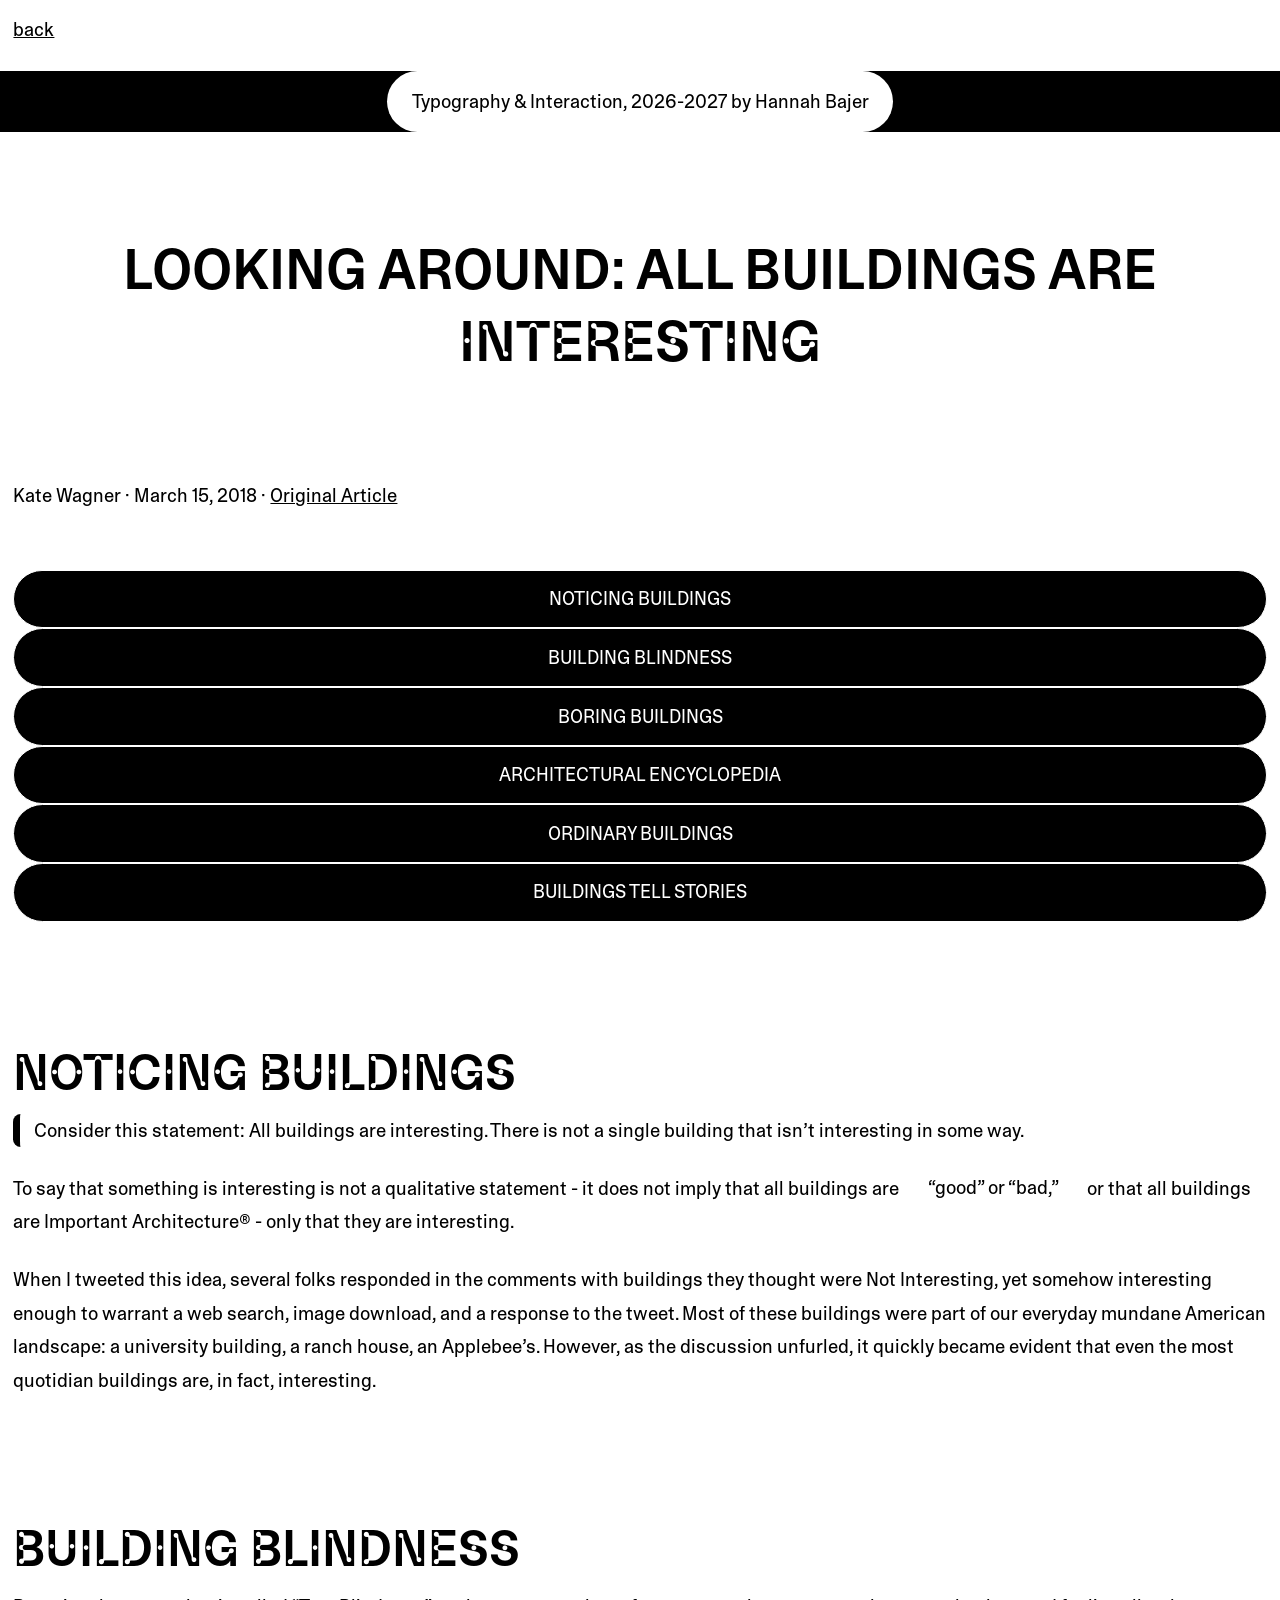
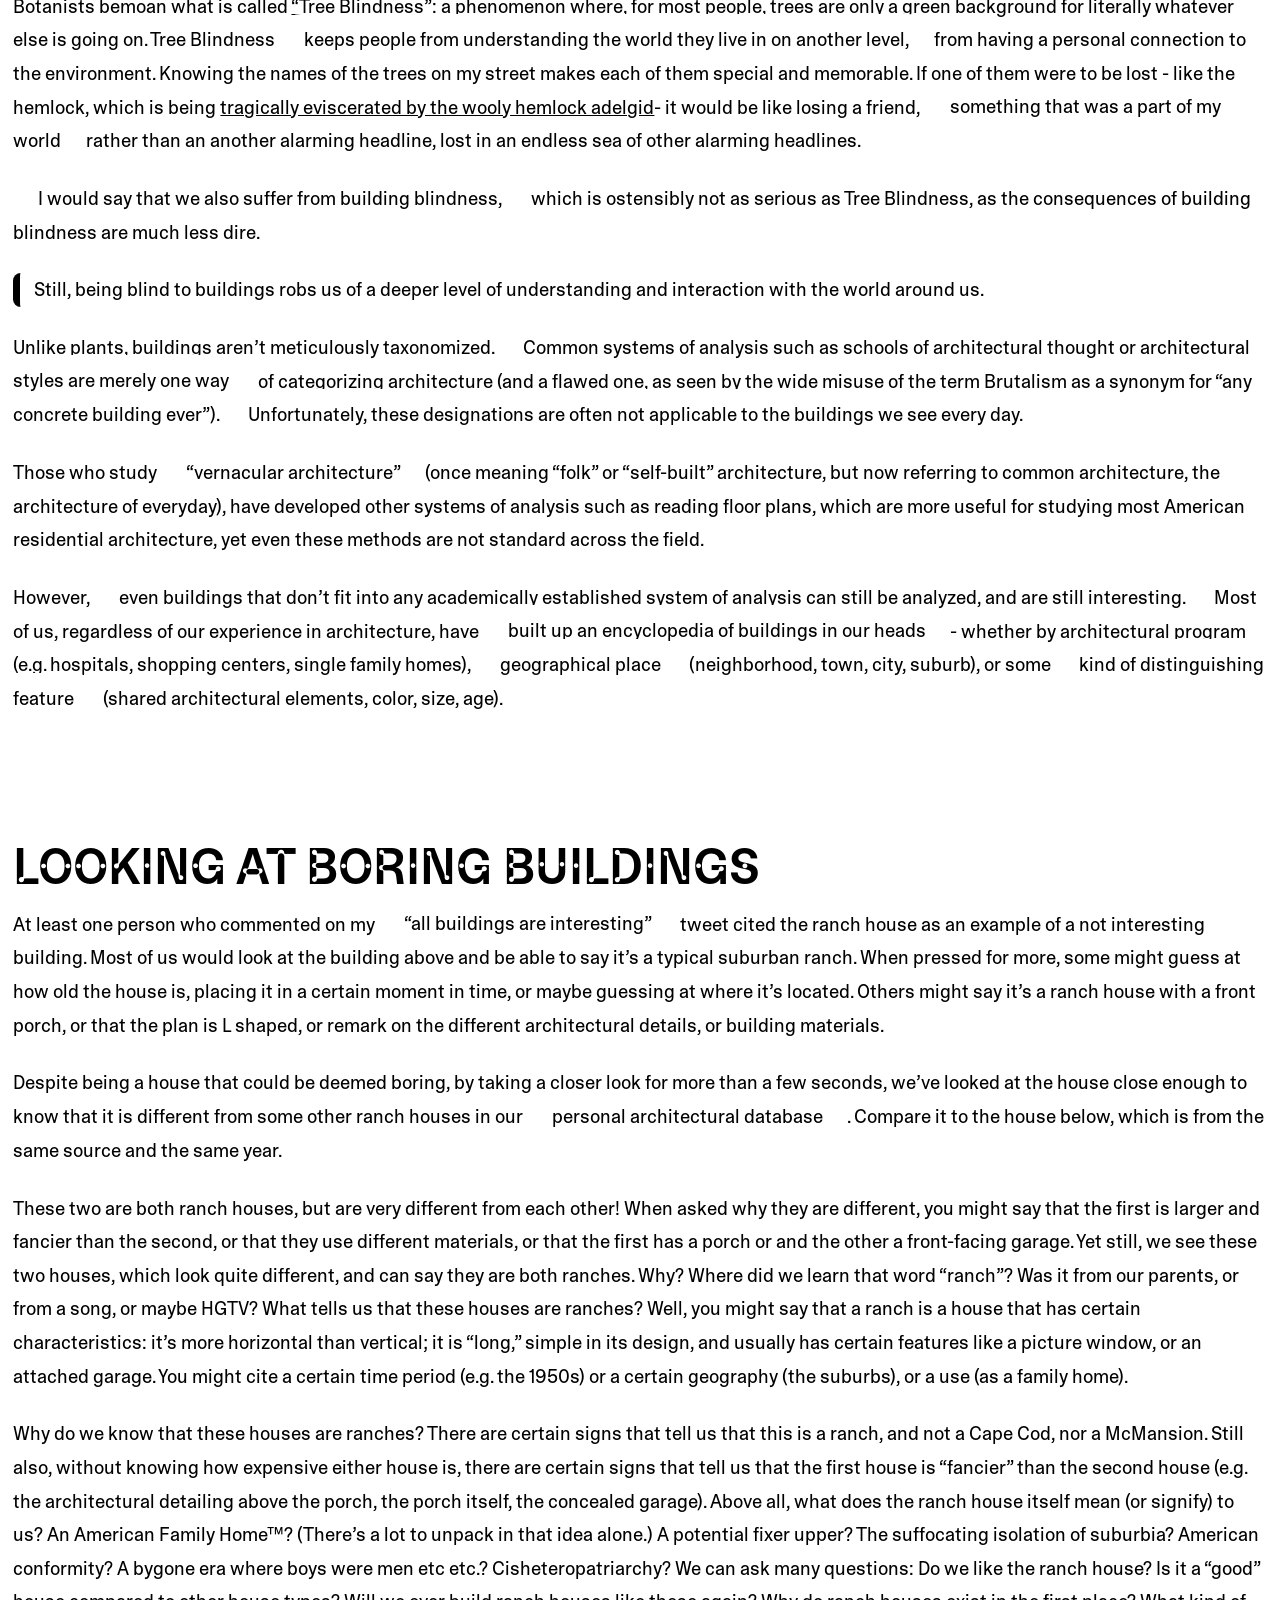
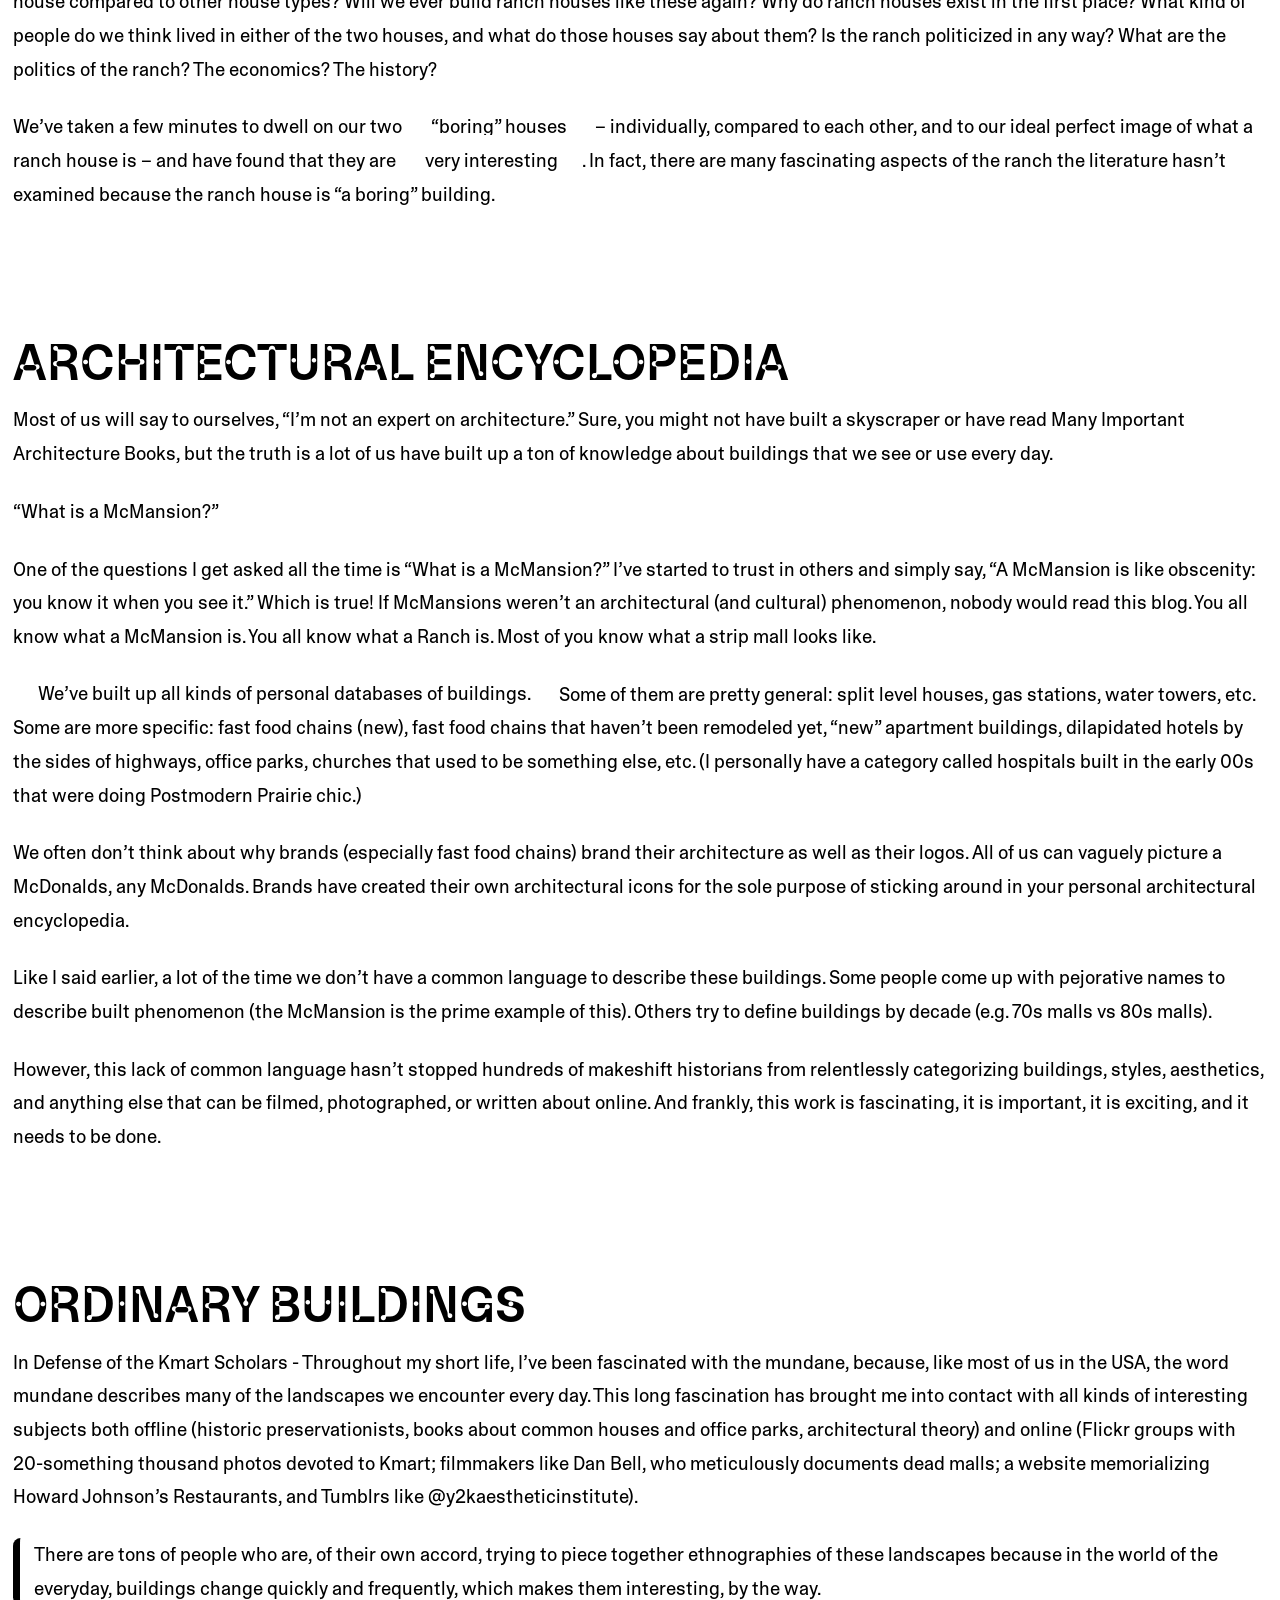
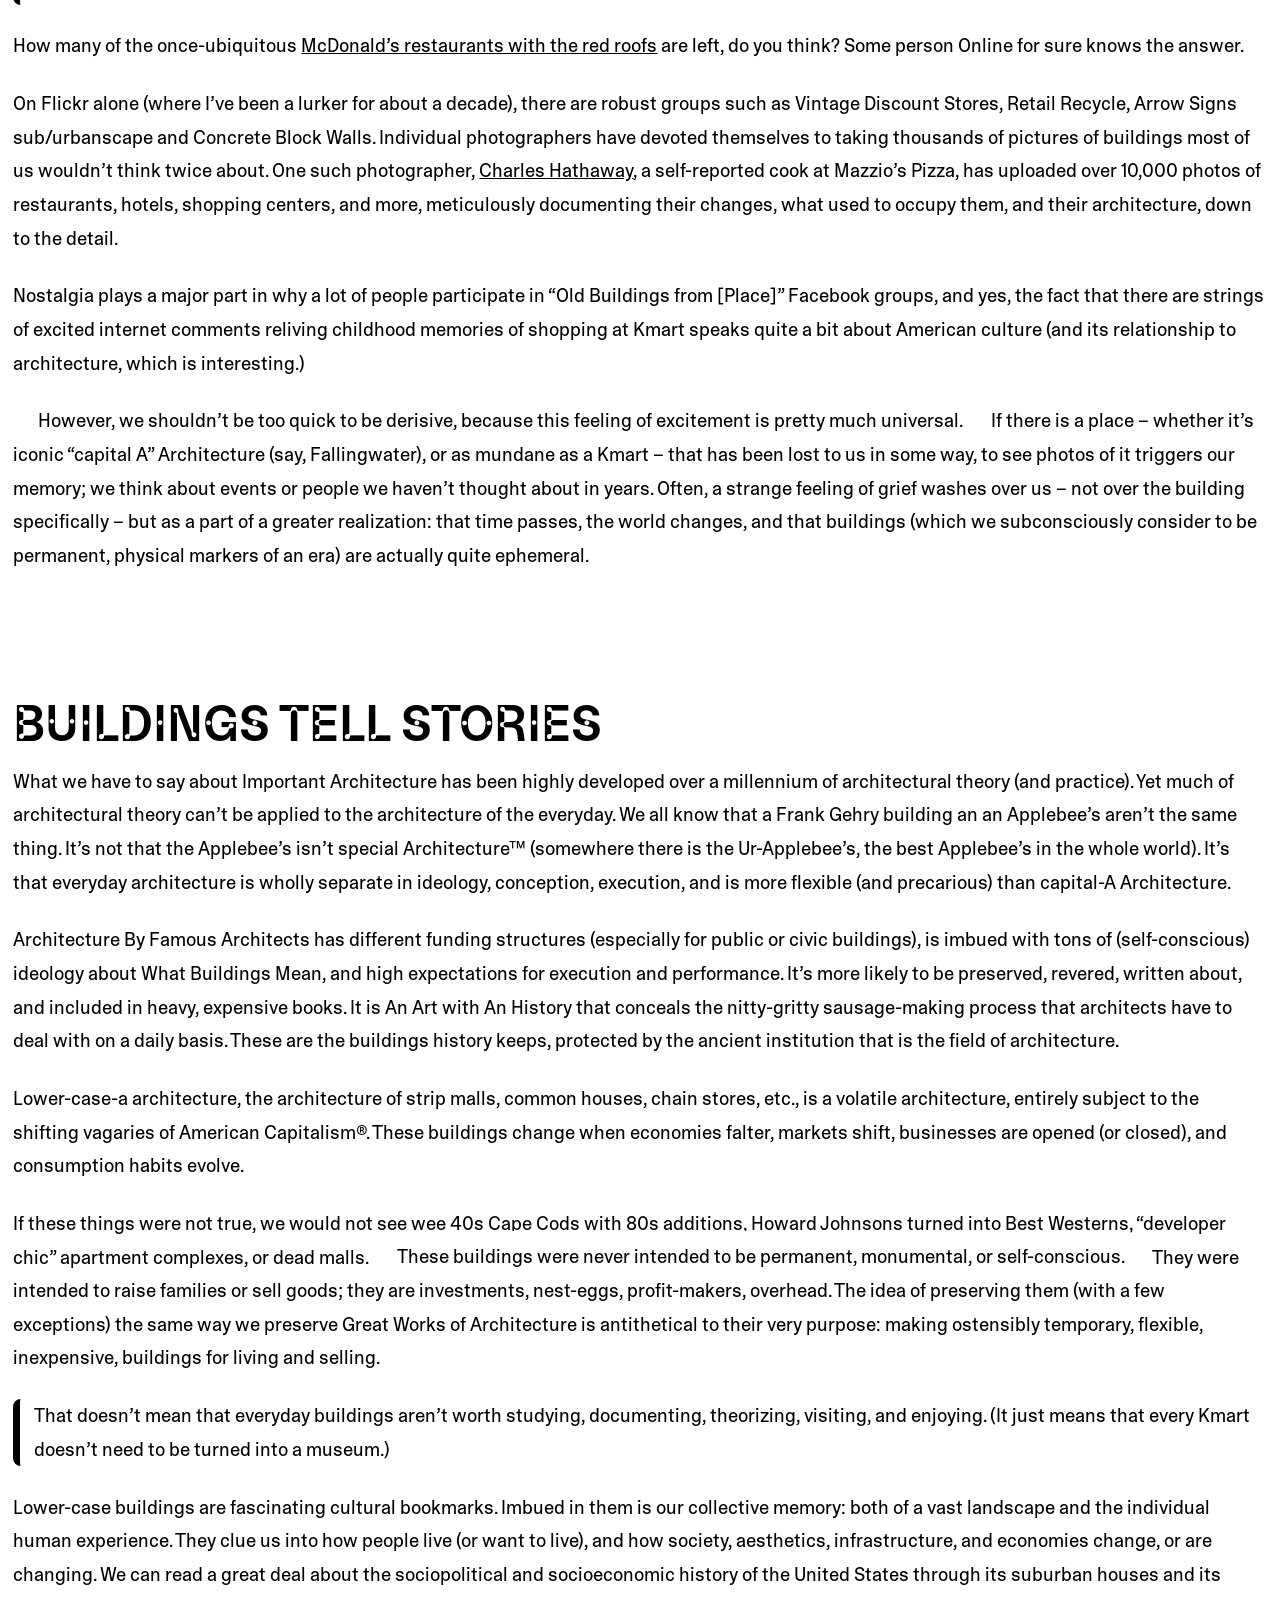
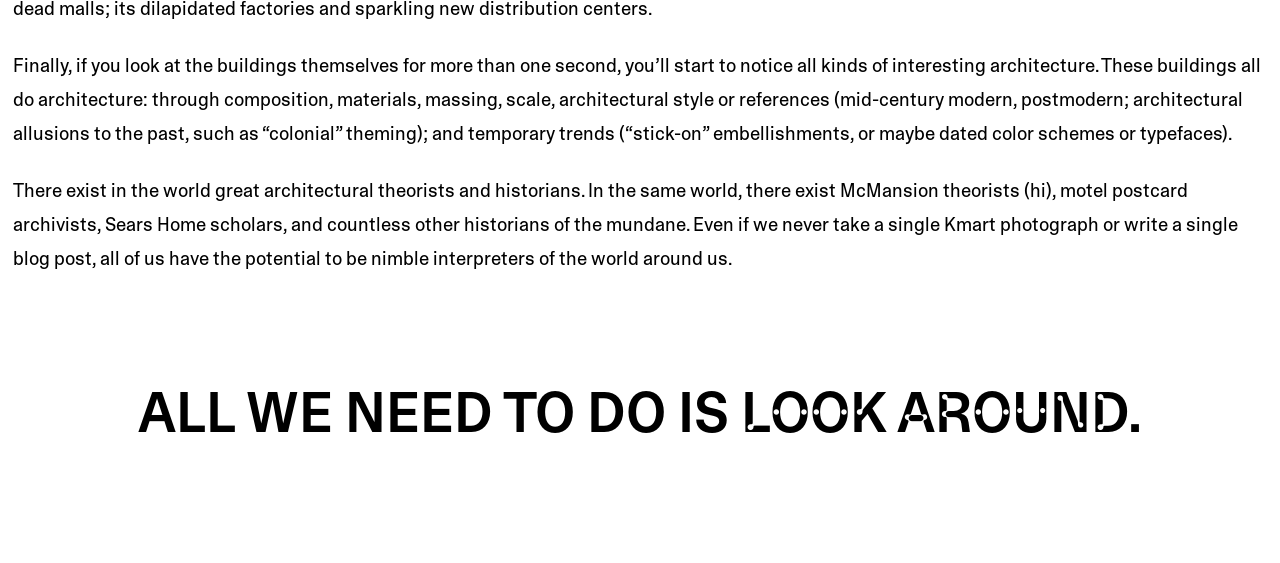
==== article-buildings/index.html @ a9f14d13 "base D1 for D2 D3" ====
<!doctype html>
<html>
	<head>
		<title>buildings</title>
		<meta name="viewport" content="width=device-width, initial-scale=1">
		<!-- <link href="../styles/reset.css" rel="stylesheet">
		<link href="../styles/common.css" rel="stylesheet">
		<link href="style.css" rel="stylesheet"> -->
		<style>
			@import '../styles/reset.css' layer(reset);
			@import '../styles/common.css' layer(common);
			@import 'style.css' layer(page);
		</style>
	</head>

	<body>
		<header>
			<a href="../index.html">back</a>
			<hgroup>
				<div>
				<p>Typography & Interaction, 2026-2027 by Hannah Bajer</p></div>
				<h1>Looking Around: All Buildings Are <span>Interesting</span></h1>
				<p>Kate Wagner · <time>March 15, 2018</time> · <a href="https://mcmansionhell.com/post/171906495491/looking-around-all-buildings-are-interesting">Original Article</a></em></p>
			</hgroup>

		</header>

		<main>

			<nav>
				<ol>
					<li><a href="#noticing">Noticing Buildings</a></li>
					<li><a href="#blindness">Building Blindness</a></li>
					<li><a href="#boring">Boring Buildings</a></li>
					<li><a href="#encyclopedia">Architectural Encyclopedia</a></li>
					<li><a href="#ordinary">Ordinary Buildings</a></li>
					<li><a href="#stories">Buildings Tell Stories</a></li>
				</ol>
			</nav>

			<section id="noticing">
				<h2>Noticing Buildings</h2>
				<blockquote>
					<p>Consider this statement: All buildings are interesting. There is not a single building that isn’t interesting in some way.</p>
				</blockquote>

				<p>To say that something is interesting is not a qualitative statement - it does not imply that all buildings are <strong>“good” or “bad,”</strong> or that all buildings are Important Architecture® - only that they are interesting.</p>

				<p>When I tweeted this idea, several folks responded in the comments with buildings they thought were Not Interesting, yet somehow interesting enough to warrant a web search, image download, and a response to the tweet. Most of these buildings were part of our everyday mundane American landscape: a university building, a ranch house, an Applebee’s. However, as the discussion unfurled, it quickly became evident that even the most quotidian buildings are, in fact, interesting.</p>
			</section>

			<section id="blindness">
				<h2>Building Blindness</h2>
				<p>Botanists bemoan what is called <a href="https://www.nytimes.com/2017/08/26/opinion/sunday/cure-yourself-of-tree-blindness.html">“Tree Blindness”</a>: a phenomenon where, for most people, trees are only a green background for literally whatever else is going on. Tree Blindness<strong> keeps people from understanding the world they live in on another level,</strong>from having a personal connection to the environment. Knowing the names of the trees on my street makes each of them special and memorable. If one of them were to be lost - like the hemlock, which is being <a href="https://mda.maryland.gov/plants-pests/Pages/hemlock_woolly_adelgid.aspx">tragically eviscerated by the wooly hemlock adelgid</a>- it would be like losing a friend,<strong> something that was a part of my world</strong>rather than an another alarming headline, lost in an endless sea of other alarming headlines.</p>

				<p><strong>I would say that we also suffer from building blindness,</strong> which is ostensibly not as serious as Tree Blindness, as the consequences of building blindness are much less dire.</p>

				<blockquote>
					<p>Still, being blind to buildings robs us of a deeper level of understanding and interaction with the world around us.</p>
				</blockquote>

				<p>Unlike plants, buildings aren’t meticulously taxonomized. <strong>Common systems of analysis such as schools of architectural thought or architectural styles are merely one way</strong> of categorizing architecture <em>(and a flawed one, as seen by the wide misuse of the term Brutalism as a synonym for “any concrete building ever”)</em>. <strong>Unfortunately, these designations are often not applicable to the buildings we see every day.</strong></p>

				<p>Those who study <strong>“vernacular architecture”</strong>(once meaning “folk” or “self-built” architecture, but now referring to common architecture, the architecture of everyday), have developed other systems of analysis such as reading floor plans, which are more useful for studying most American residential architecture, yet even these methods are not standard across the field.</p>

				<p>However, <strong> even buildings that don’t fit into any academically established system of analysis can still be analyzed, and are still interesting.</strong> Most of us, regardless of our experience in architecture, have <strong>built up an encyclopedia of buildings in our heads</strong>- whether by architectural program (e.g. hospitals, shopping centers, single family homes), <strong>geographical place</strong> <em>(neighborhood, town, city, suburb)</em>, or some <strong>kind of distinguishing feature</strong> <em>(shared architectural elements, color, size, age).</em></p>
			</section>

			<section id="boring">
				<h2>Looking at Boring Buildings</h2>
				<p>At least one person who commented on my <strong>“all buildings are interesting”</strong> tweet cited the ranch house as an example of a not interesting building. Most of us would look at the building above and be able to say it’s a typical suburban ranch. When pressed for more, some might guess at how old the house is, placing it in a certain moment in time, or maybe guessing at where it’s located. Others might say it’s a ranch house with a front porch, or that the plan is L shaped, or remark on the different architectural details, or building materials.</p>

				<p>Despite being a house that could be deemed boring, by taking a closer look for more than a few seconds, we’ve looked at the house close enough to know that it is different from some other ranch houses in our <strong>personal architectural database</strong>. Compare it to the house below, which is from the same source and the same year.</p>

				<p>These two are both ranch houses, but are very different from each other! When asked why they are different, you might say that the first is larger and fancier than the second, or that they use different materials, or that the first has a porch or and the other a front-facing garage. Yet still, we see these two houses, which look quite different, and can say they are both ranches. Why? Where did we learn that word “ranch”? Was it from our parents, or from a song, or maybe HGTV? What tells us that these houses are ranches? Well, you might say that a ranch is a house that has certain characteristics: it’s more horizontal than vertical; it is “long,” simple in its design, and usually has certain features like a picture window, or an attached garage. You might cite a certain time period <em>(e.g. the 1950s)</em> or a certain geography <em>(the suburbs)</em>, or a use <em>(as a family home)</em>.</p>

				<p> Why do we know that these houses are ranches? There are certain signs that tell us that this is a ranch, and not a Cape Cod, nor a McMansion. Still also, without knowing how expensive either house is, there are certain signs that tell us that the first house is “fancier” than the second house (e.g. the architectural detailing above the porch, the porch itself, the concealed garage). Above all, what does the ranch house itself mean (or signify) to us? An American Family Home™? <em>(There’s a lot to unpack in that idea alone.)</em> A potential fixer upper? The suffocating isolation of suburbia? American conformity? A bygone era where boys were men etc etc.? Cisheteropatriarchy? We can ask many questions: Do we like the ranch house? Is it a “good” house compared to other house types? Will we ever build ranch houses like these again? Why do ranch houses exist in the first place? What kind of people do we think lived in either of the two houses, and what do those houses say about them? Is the ranch politicized in any way? What are the politics of the ranch? The economics? The history?</p>

				<p>We’ve taken a few minutes to dwell on our two <strong>“boring” houses</strong> – individually, compared to each other, and to our ideal perfect image of what a ranch house is – and have found that they are <strong>very interesting</strong>. In fact, there are many fascinating aspects of the ranch the literature hasn’t examined because the ranch house is “a boring” building.</p>
			</section>


			<section id="encyclopedia">
				<h2>Architectural Encyclopedia</h2>
				<p>Most of us will say to ourselves, “I’m not an expert on architecture.” Sure, you might not have built a skyscraper or have read Many Important Architecture Books, but the truth is a lot of us have built up a ton of knowledge about buildings that we see or use every day.</p>

				<p>“What is a McMansion?”</p>

				<p>One of the questions I get asked all the time is “What is a McMansion?” I’ve started to trust in others and simply say, “A McMansion is like obscenity: you know it when you see it.” Which is true! If McMansions weren’t an architectural <em>(and cultural)</em> phenomenon, nobody would read this blog. You all know what a McMansion is. You all know what a Ranch is. Most of you know what a strip mall looks like.</p>

				<p><strong>We’ve built up all kinds of personal databases of buildings.</strong> Some of them are pretty general: split level houses, gas stations, water towers, etc. Some are more specific: fast food chains <em>(new)</em>, fast food chains that haven’t been remodeled yet, “new” apartment buildings, dilapidated hotels by the sides of highways, office parks, churches that used to be something else, etc. (I personally have a category called hospitals built in the early 00s that were doing Postmodern Prairie chic.)</p>

				<p>We often don’t think about why brands <em>(especially fast food chains)</em> brand their architecture as well as their logos. All of us can vaguely picture a McDonalds, any McDonalds. Brands have created their own architectural icons for the sole purpose of sticking around in your personal architectural encyclopedia.</p>

				<p>Like I said earlier, a lot of the time we don’t have a common language to describe these buildings. Some people come up with pejorative names to describe built phenomenon <em>(the McMansion is the prime example of this)</em>. Others try to define buildings by decade (e.g. 70s malls vs 80s malls).</p>

				<p>However, this lack of common language hasn’t stopped hundreds of makeshift historians from relentlessly categorizing buildings, styles, aesthetics, and anything else that can be filmed, photographed, or written about online. And frankly, this work is fascinating, it is important, it is exciting, and it needs to be done.</p>
			</section>

			<section id="ordinary">
				<h2>Ordinary Buildings</h2>

				<p>In Defense of the Kmart Scholars - Throughout my short life, I’ve been fascinated with the mundane, because, like most of us in the USA, the word mundane describes many of the landscapes we encounter every day. This long fascination has brought me into contact with all kinds of interesting subjects both offline <em>(historic preservationists, books about common houses and office parks, architectural theory)</em> and online <em>(Flickr groups with 20-something thousand photos devoted to Kmart; filmmakers like Dan Bell, who meticulously documents dead malls; a website memorializing Howard Johnson’s Restaurants, and Tumblrs like @y2kaestheticinstitute).</em></p>

				<blockquote>
				<p>There are tons of people who are, of their own accord, trying to piece together ethnographies of these landscapes because in the world of the everyday, buildings change quickly and frequently, which makes them interesting, by the way.</p>
				</blockquote>

				<p>How many of the once-ubiquitous <a href="https://www.flickr.com/photos/jeepersmedia/13901886988/"> McDonald’s restaurants with the red roofs</a> are left, do you think? Some person Online for sure knows the answer.</p>

				<p>On Flickr alone <em>(where I’ve been a lurker for about a decade)</em>, there are robust groups such as Vintage Discount Stores, Retail Recycle, Arrow Signs sub/urbanscape and Concrete Block Walls. Individual photographers have devoted themselves to taking thousands of pictures of buildings most of us wouldn’t think twice about. One such photographer, <a href="https://www.flickr.com/people/romleys/">Charles Hathaway</a>, a self-reported cook at Mazzio’s Pizza, has uploaded over 10,000 photos of restaurants, hotels, shopping centers, and more, meticulously documenting their changes, what used to occupy them, and their architecture, down to the detail.</p>

				<p>Nostalgia plays a major part in why a lot of people participate in “Old Buildings from [Place]” Facebook groups, and yes, the fact that there are strings of excited internet comments reliving childhood memories of shopping at Kmart speaks quite a bit about American culture <em>(and its relationship to architecture, which is interesting.)</em></p>

				<p><strong>However, we shouldn’t be too quick to be derisive, because this feeling of excitement is pretty much universal.</strong> If there is a place – whether it’s iconic “capital A” Architecture <em>(say, Fallingwater)</em>, or as mundane as a Kmart – that has been lost to us in some way, to see photos of it triggers our memory; we think about events or people we haven’t thought about in years. Often, a strange feeling of grief washes over us – not over the building specifically – but as a part of a greater realization: that time passes, the world changes, and that buildings (which we subconsciously consider to be permanent, physical markers of an era) are actually quite ephemeral.</p>
			</section>

			<section id="stories">
				<h2>Buildings Tell Stories</h2>

				<p>What we have to say about Important Architecture has been highly developed over a millennium of architectural theory <em>(and practice)</em>. Yet much of architectural theory can’t be applied to the architecture of the everyday. We all know that a Frank Gehry building an an Applebee’s aren’t the same thing. It’s not that the Applebee’s isn’t special Architecture™ <em>(somewhere there is the Ur-Applebee’s, the best Applebee’s in the whole world)</em>. It’s that everyday architecture is wholly separate in ideology, conception, execution, and is more flexible <em>(and precarious)</em> than capital-A Architecture. </p>

				<p>Architecture By Famous Architects has different funding structures <em>(especially for public or civic buildings)</em>, is imbued with tons of <em>(self-conscious)</em> ideology about What Buildings Mean, and high expectations for execution and performance. It’s more likely to be preserved, revered, written about, and included in heavy, expensive books. It is An Art with An History that conceals the nitty-gritty sausage-making process that architects have to deal with on a daily basis. These are the buildings history keeps, protected by the ancient institution that is the field of architecture.</p>

				<p>Lower-case-a architecture, the architecture of strip malls, common houses, chain stores, etc., is a volatile architecture, entirely subject to the shifting vagaries of American Capitalism®. These buildings change when economies falter, markets shift, businesses are opened <em>(or closed)</em>, and consumption habits evolve.</p>

				<p>If these things were not true, we would not see wee 40s Cape Cods with 80s additions, Howard Johnsons turned into Best Westerns, “developer chic” apartment complexes, or dead malls. <strong>These buildings were never intended to be permanent, monumental, or self-conscious.</strong> They were intended to raise families or sell goods; they are investments, nest-eggs, profit-makers, overhead. The idea of preserving them <em>(with a few exceptions)</em> the same way we preserve Great Works of Architecture is antithetical to their very purpose: making ostensibly temporary, flexible, inexpensive, buildings for living and selling.</p>

				<blockquote>
					<p>That doesn’t mean that everyday buildings aren’t worth studying, documenting, theorizing, visiting, and enjoying. (It just means that every Kmart doesn’t need to be turned into a museum.)</p>
				</blockquote>

				<p>Lower-case buildings are fascinating cultural bookmarks. Imbued in them is our collective memory: both of a vast landscape and the individual human experience. They clue us into how people live <em>(or want to live)</em>, and how society, aesthetics, infrastructure, and economies change, or are changing. We can read a great deal about the sociopolitical and socioeconomic history of the United States through its suburban houses and its dead malls; its dilapidated factories and sparkling new distribution centers. </p>

				<p>Finally, if you look at the buildings themselves for more than one second, you’ll start to notice all kinds of interesting architecture. These buildings all do architecture: through composition, materials, massing, scale, architectural style or references (mid-century modern, postmodern; architectural allusions to the past, such as “colonial” theming); and temporary trends <em>(“stick-on” embellishments, or maybe dated color schemes or typefaces)</em>.</p>

				<p>There exist in the world great architectural theorists and historians. In the same world, there exist McMansion theorists <em>(hi)<em>, motel postcard archivists, Sears Home scholars, and countless other historians of the mundane. Even if we never take a single Kmart photograph or write a single blog post, all of us have the potential to be nimble interpreters of the world around us.</p>
			</section>
			</main>

		<footer>
			<h1>All we need to do is <span>look around.</span></h1>
		</footer>
	</body>
</html>
---- styles/common.css ----
body{
	color: rgb(255, 0, 51);
}
---- article-buildings/style.css ----
:root{
--color-main: black;
--color-secondary: white;
--color-brand: rgb(26, 92, 248);

--font-main: camera-plain;
--font-secondary: camera-plain-med;
--font-highlight: camera;
--font-highlight-reg: camera-reg;

--font-size-base:1.2rem;
--font-size-sm: calc(var(--font-size-base)/2);
--font-size-md: var(--font-size-base);
--font-size-lg: calc(var(--font-size-base)*2.2);
--font-size-xl: calc(var(--font-size-base)*2.5);

--spacing-base: 1cap;
--spacing-md: var(--spacing-base);
--spacing-lg: calc(var(--spacing-base)*1.8);
--spacing-xl: calc(var(--spacing-base)*2.5);
--spacing-xxl: calc(var(--spacing-base)*7);
--spacing-xxxl: calc(var(--spacing-base)*10);
}

@font-face{
	font-family: 'camera-plain';
	src: url('./fonts/ABCCameraPlainTrial-Regular.otf') format('opentype');
}

@font-face{
	font-family: 'camera-plain-med';
	src: url('./fonts/ABCCameraPlainTrial-Medium.otf') format('opentype');
}

@font-face{
	font-family: 'camera-reg';
	src: url('./fonts/ABCCameraTrial-Regular.otf') format('opentype');
}

@font-face{
	font-family: 'camera';
	src: url('./fonts/ABCCameraTrial-Medium.otf') format('opentype');
}


html{
	font-family: var(--font-main);
	font-size: var(--font-size-base);
	line-height: var(--spacing-xl);
	padding: var(--spacing-base);
}

body{
	color: var(--color-main);
}

section{
	margin-block-start: var(--spacing-xxxl);
}

h1{
	font-family: var(--font-secondary);
	font-size: var(--font-size-xl);
	line-height: var(--spacing-lg);
	margin-block: var(--spacing-xl);
	text-transform: uppercase;
	text-align: center;
	span{
		font-family: var(--font-highlight);
	}
}

nav {
	margin-block-start: var(--font-size-xl);

	li{
		padding: var(--font-size-sm);
		text-transform: uppercase;
		border: var(--color-secondary) solid 0.05rem;
		border-radius: 2rem;
		color: var(--color-secondary);
		background-color: var(--color-main);
		text-align: center;

		a{
			text-decoration: none;
		}
	}
}

h2{
	font-family: var(--font-highlight);
	text-transform: uppercase;
	font-size: var(--font-size-lg);
	/* line-height: var(--spacing-lg); */
}

p{
	margin-block-start: var(--spacing-lg);
}

summary, div{
	background-color: var(--color-main);
	margin-block: var(--spacing-lg);
	margin-inline: -1cap;
	padding-inline: var(--font-size-md);
	display: flex;
	justify-content: center;
}

strong, div p{
	background-color:var(--color-secondary);
	margin: var(--spacing-sm);
	padding-inline: var(--spacing-lg);
	padding-block: var(--spacing-md);
	border-radius: 2rem;
}

blockquote{
	border-inline-start: 0.4rem solid var(--color-main);
	border-radius: 0.4rem;
	padding-inline: var(--spacing-md);
}

a{
	text-decoration: underline;
}
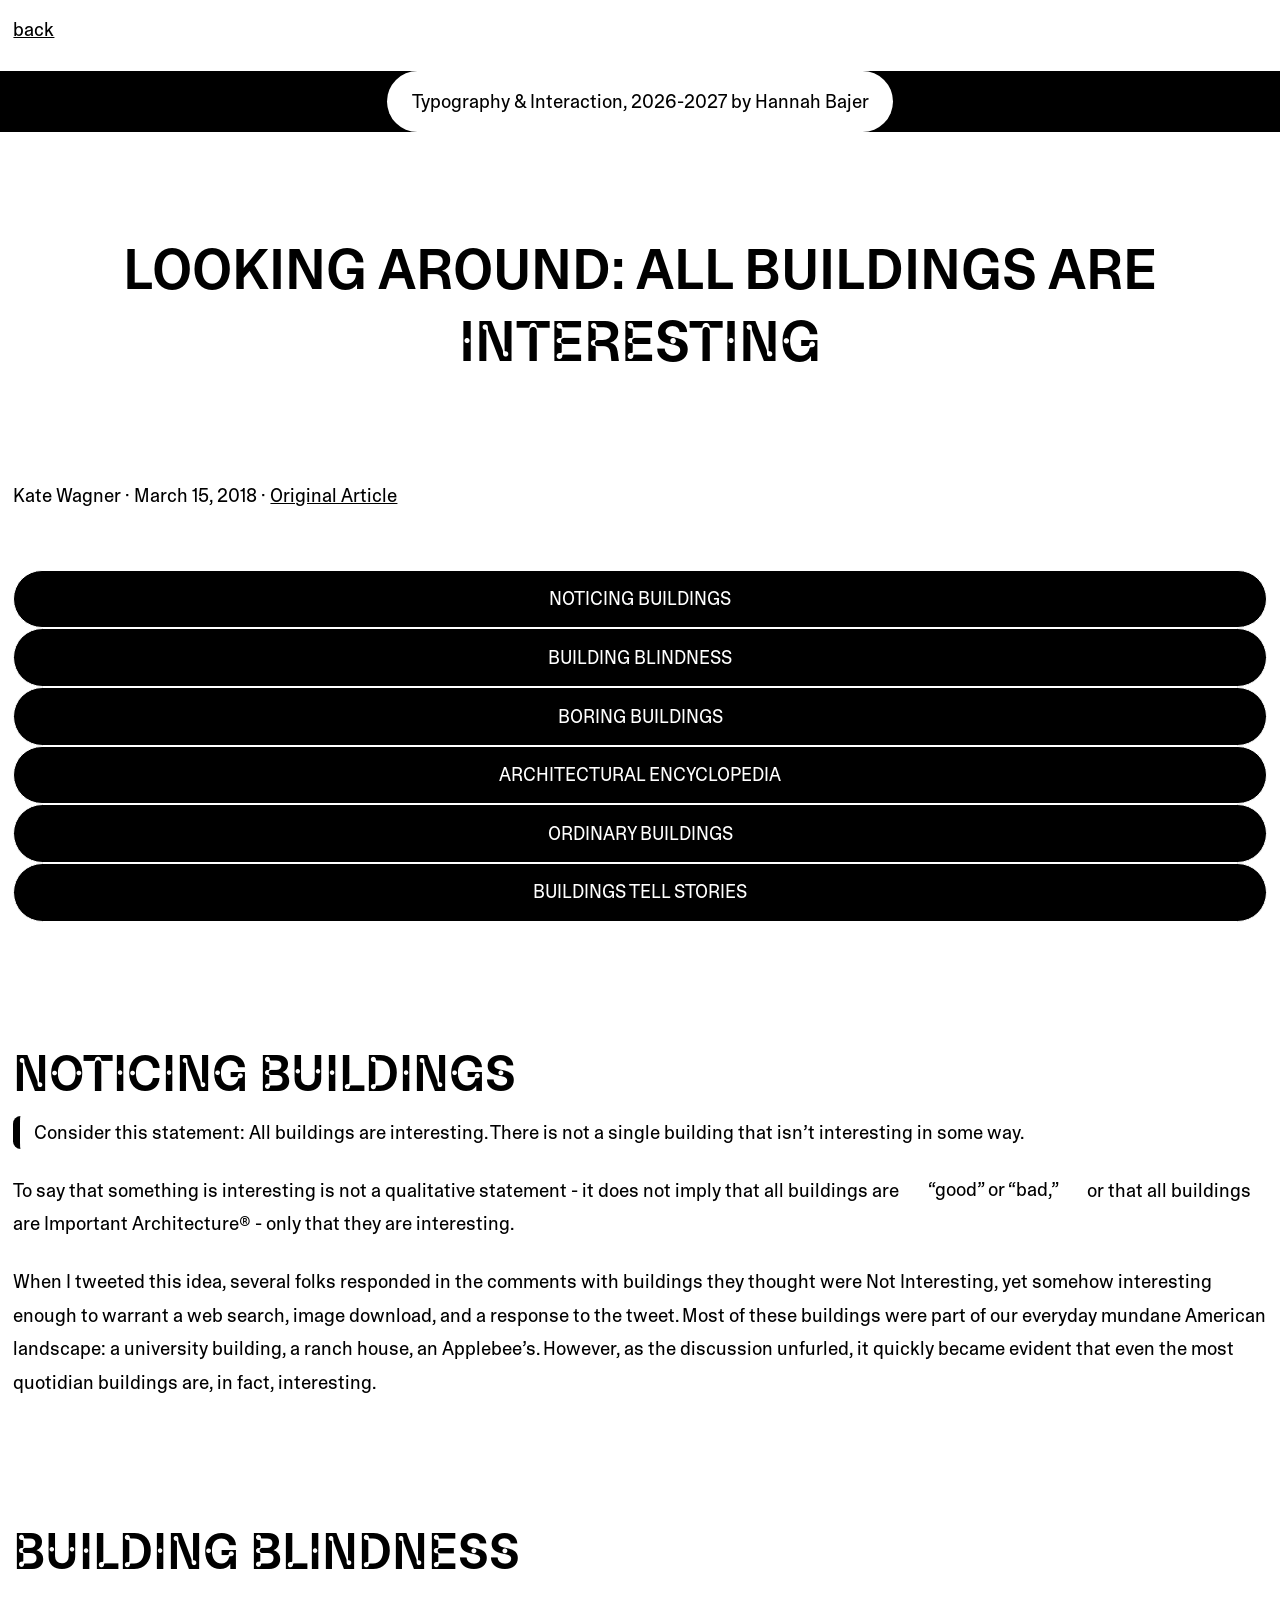
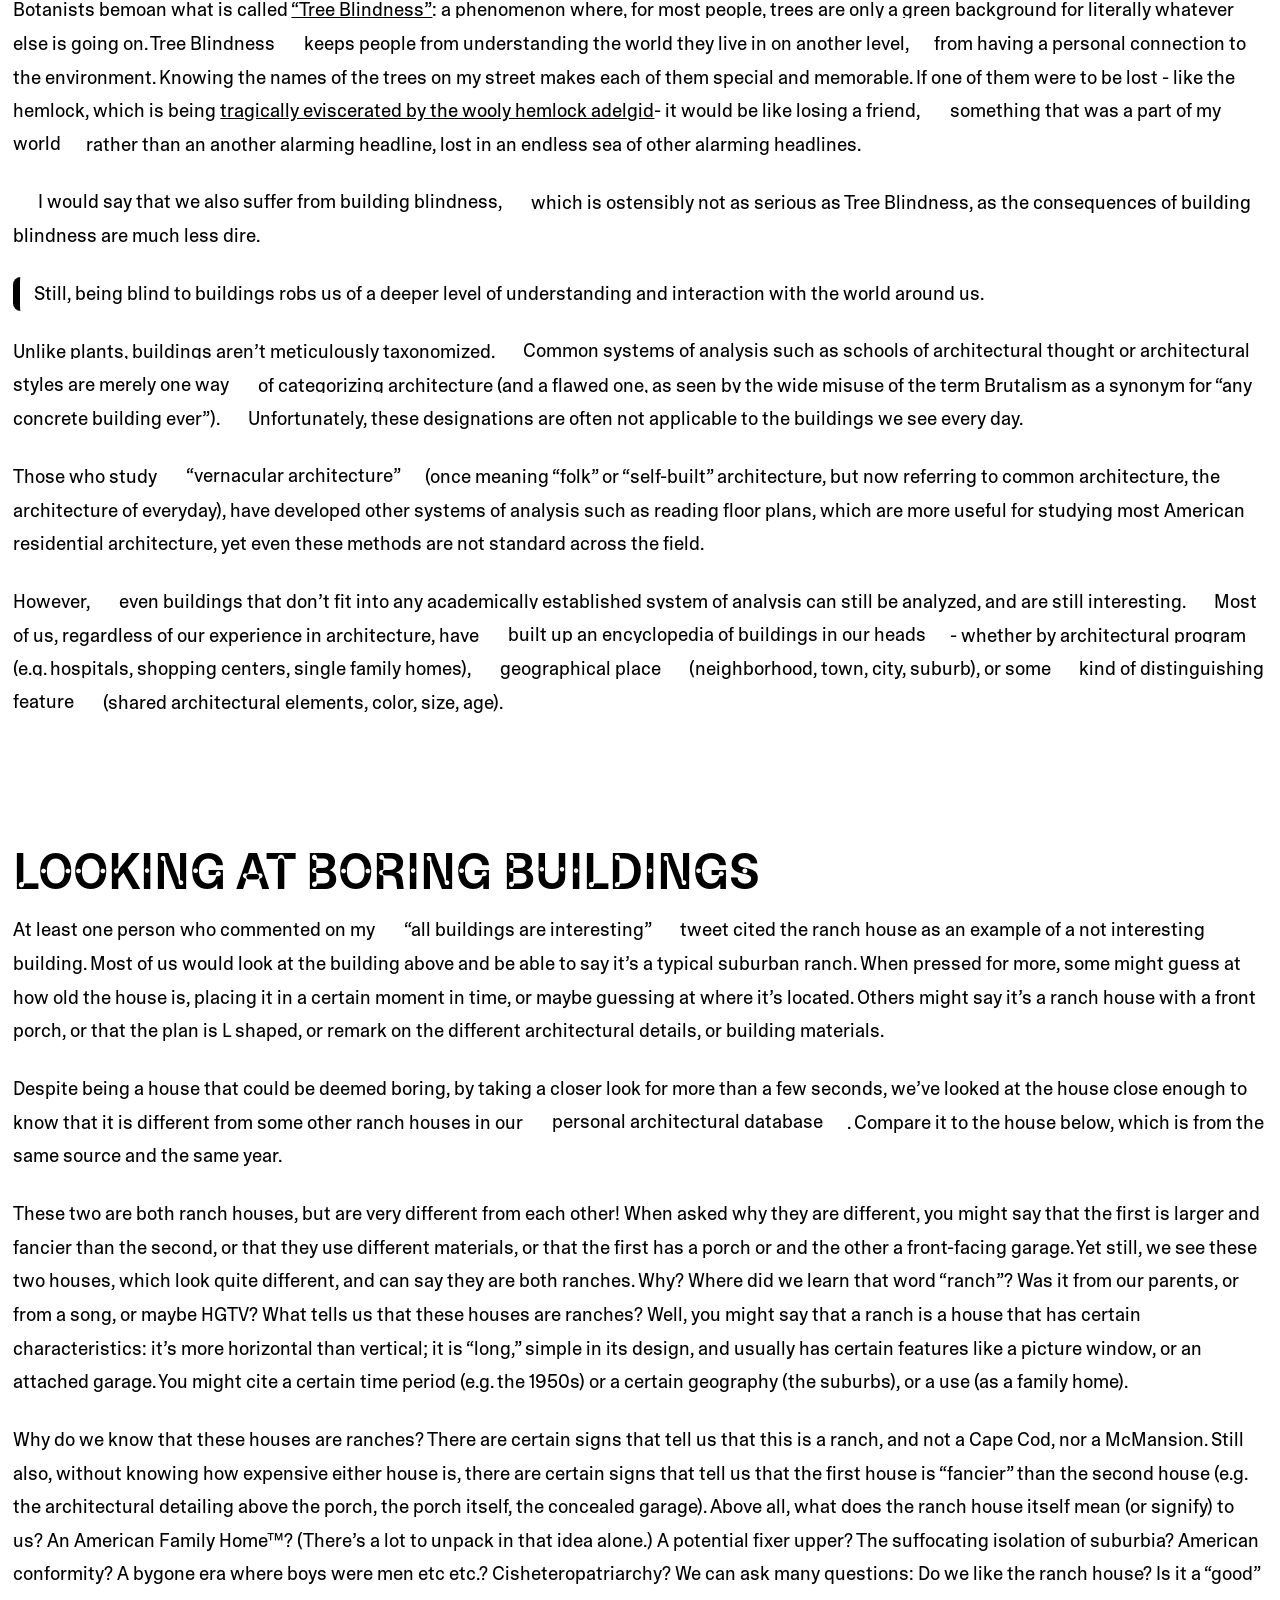
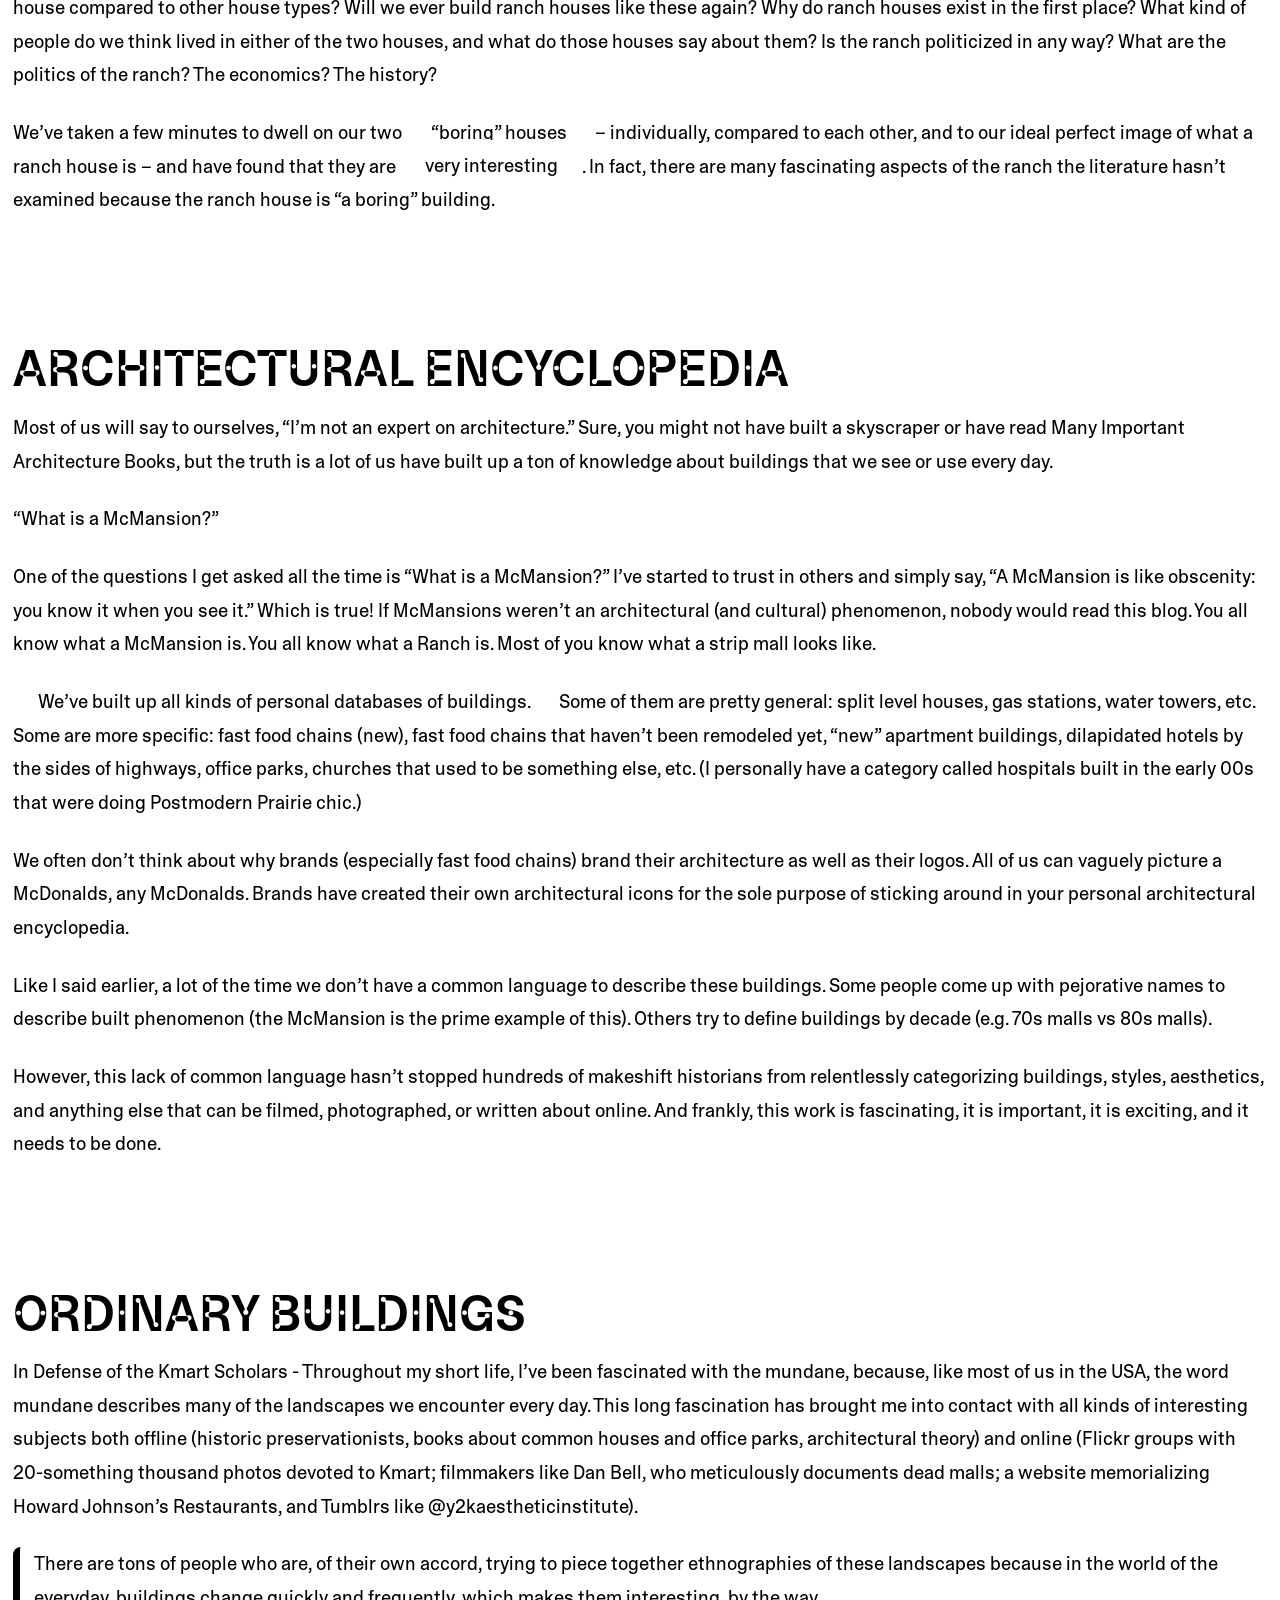
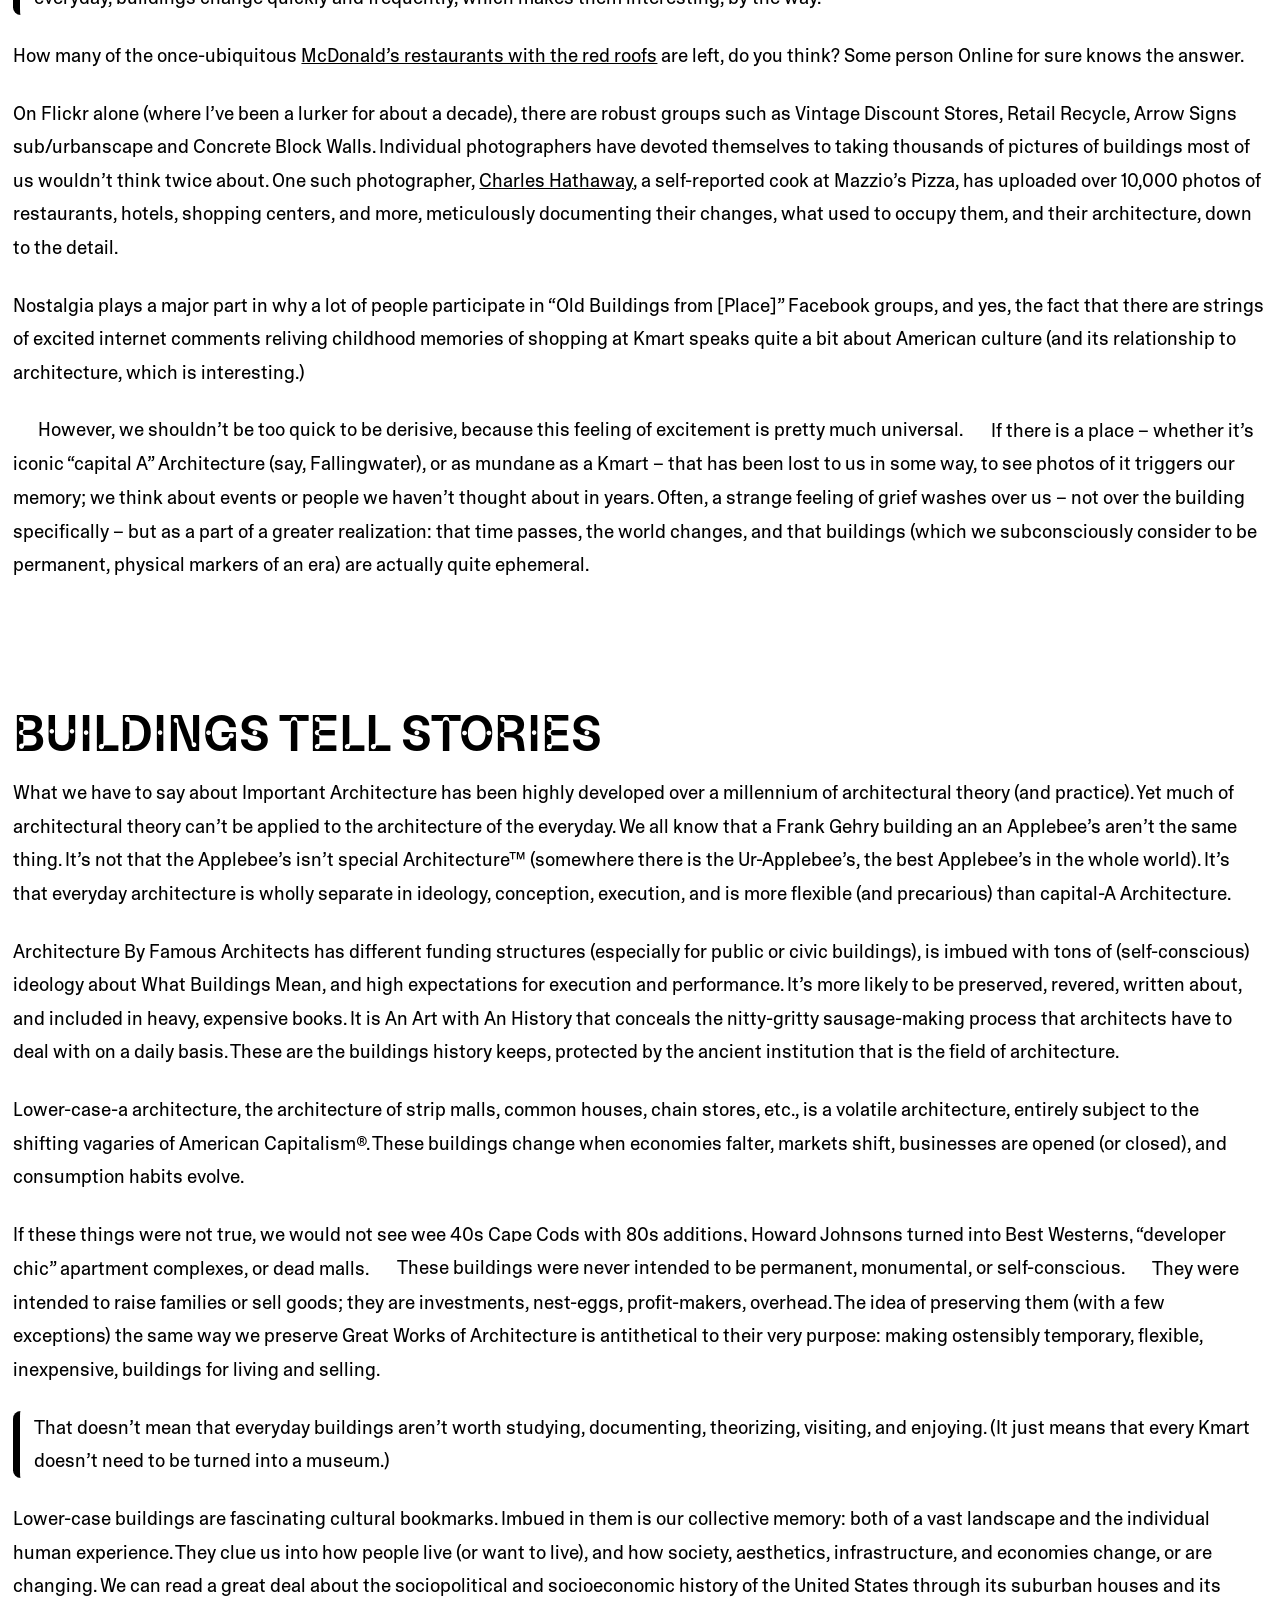
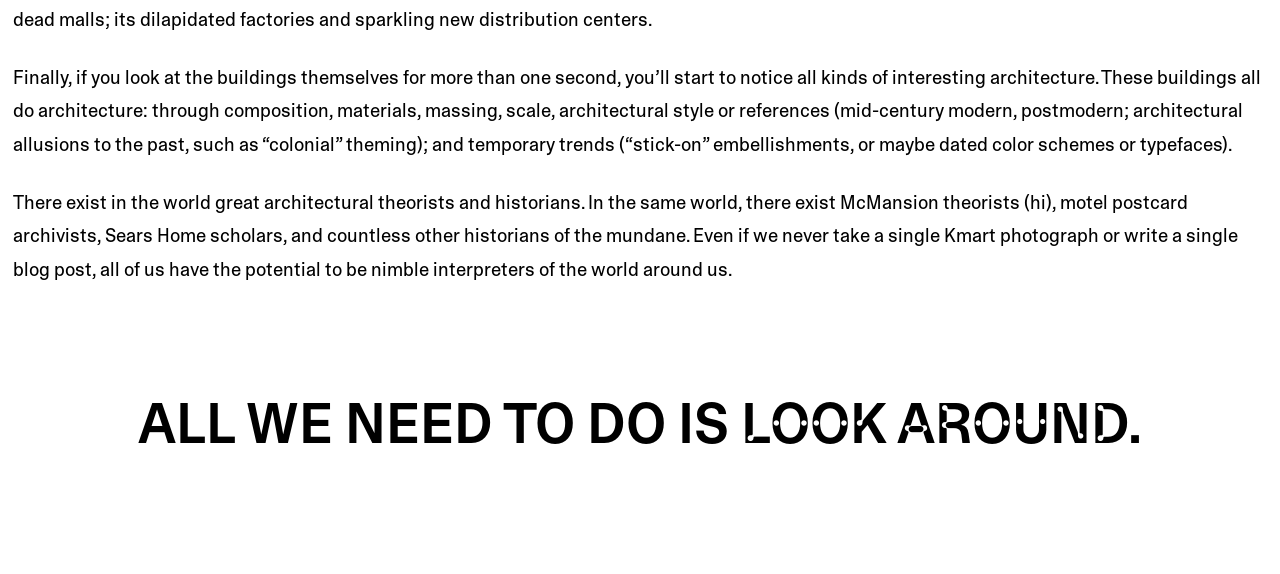
==== commit 402978d2: "adding html for D2 plus D3" ====
--- a/article-buildings/index.html
+++ b/article-buildings/index.html
@@ -3,9 +3,6 @@
 	<head>
 		<title>buildings</title>
 		<meta name="viewport" content="width=device-width, initial-scale=1">
-		<!-- <link href="../styles/reset.css" rel="stylesheet">
-		<link href="../styles/common.css" rel="stylesheet">
-		<link href="style.css" rel="stylesheet"> -->
 		<style>
 			@import '../styles/reset.css' layer(reset);
 			@import '../styles/common.css' layer(common);
@@ -18,9 +15,10 @@
 			<a href="../index.html">back</a>
 			<hgroup>
 				<div>
-				<p>Typography & Interaction, 2026-2027 by Hannah Bajer</p></div>
+					<p>Typography & Interaction, 2026-2027 by Hannah Bajer</p>
+				</div>
 				<h1>Looking Around: All Buildings Are <span>Interesting</span></h1>
-				<p>Kate Wagner · <time>March 15, 2018</time> · <a href="https://mcmansionhell.com/post/171906495491/looking-around-all-buildings-are-interesting">Original Article</a></em></p>
+				<p>Kate Wagner · <time>March 15, 2018</time> · <a href="https://mcmansionhell.com/post/171906495491/looking-around-all-buildings-are-interesting">Original Article</a></p>
 			</hgroup>
 
 		</header>
